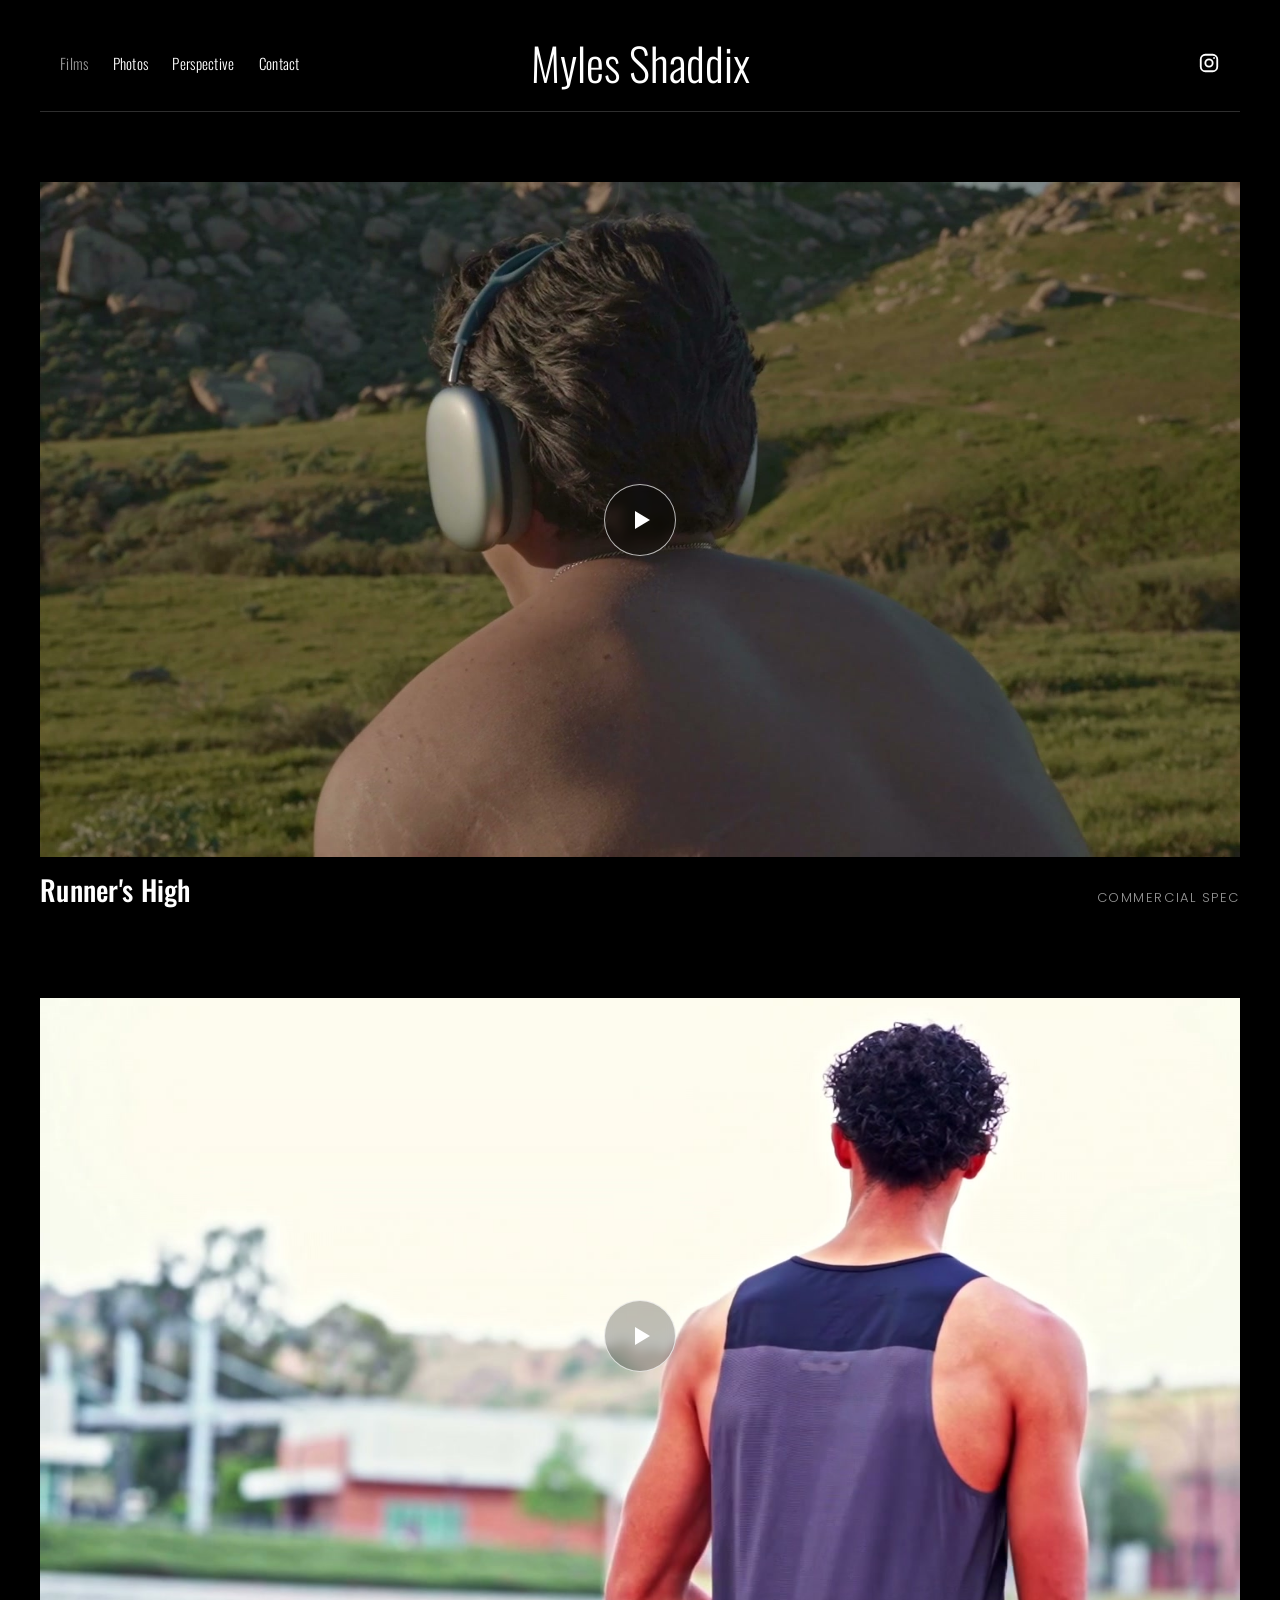
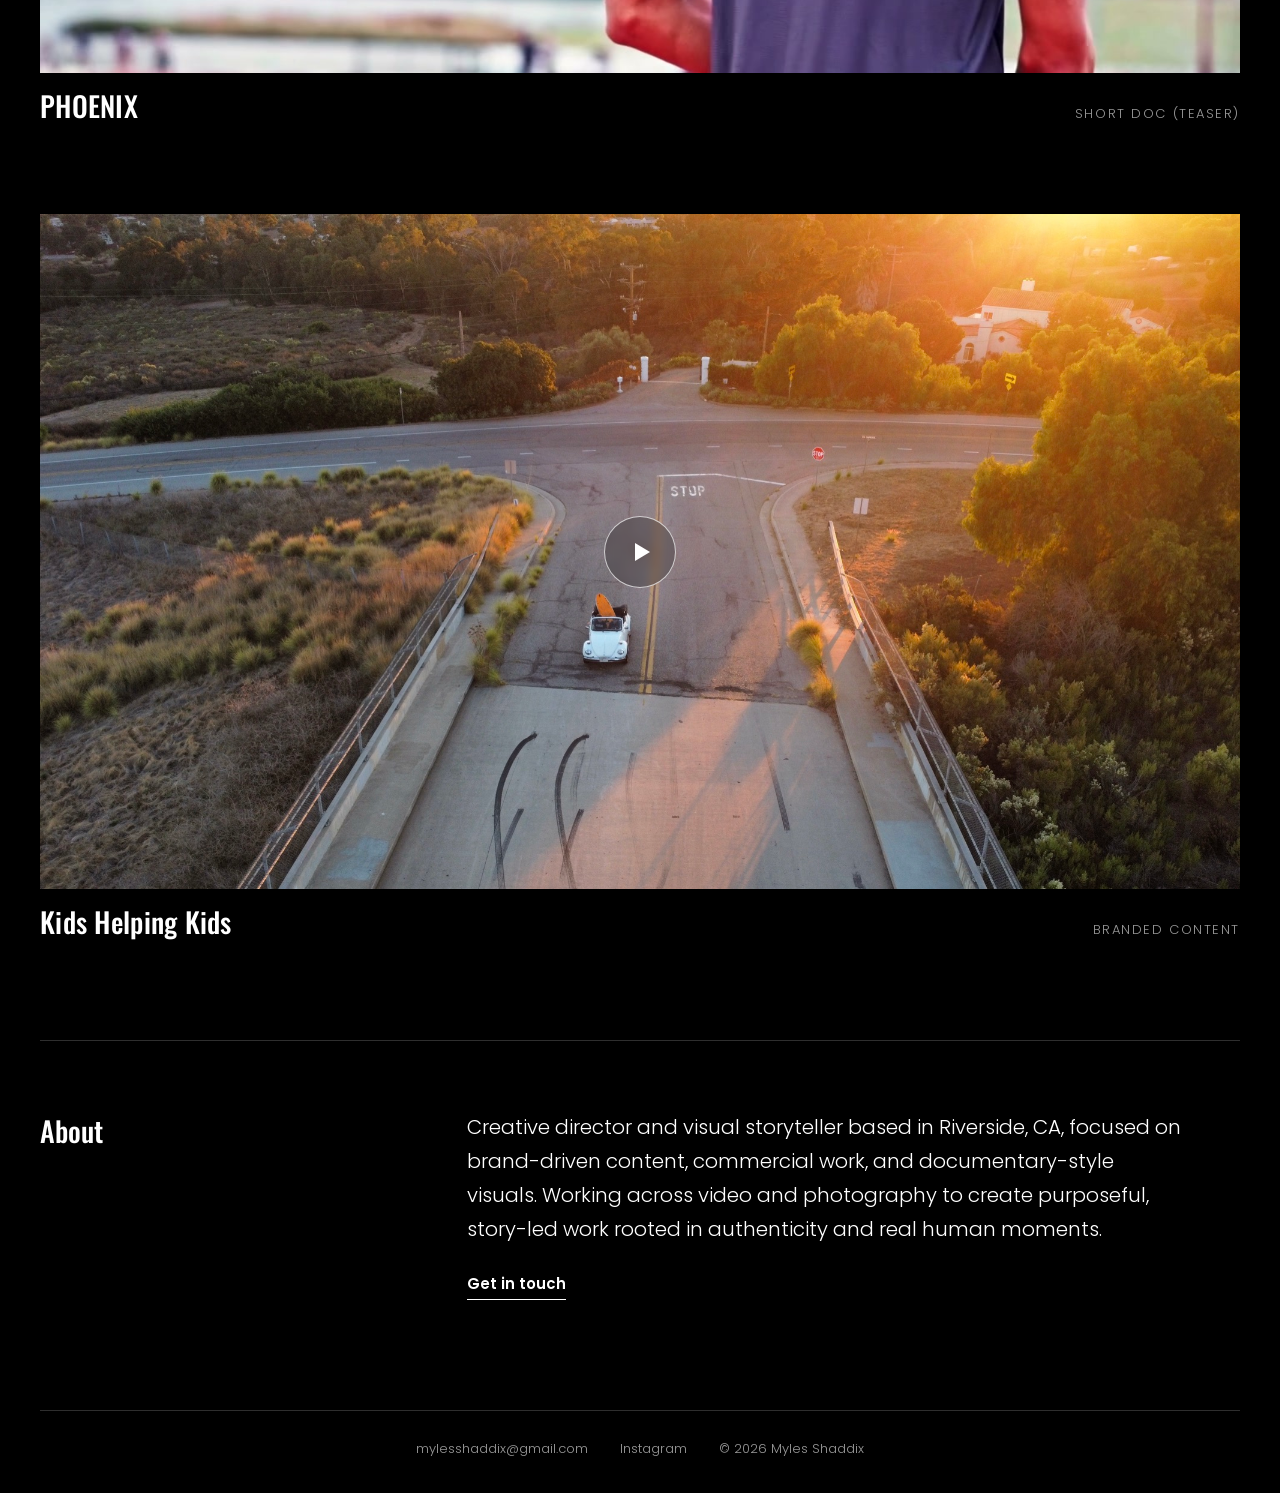
==== index.html @ 76d1339d "Launch Site" ====
<!DOCTYPE html>
<html lang="en">
<head>
<meta charset="utf-8">
<meta name="viewport" content="width=device-width, initial-scale=1, viewport-fit=cover">
<meta name="theme-color" content="#000000">
<title>Myles Shaddix | Films</title>
<meta name="description" content="Myles Shaddix, filmmaker and visual storyteller based in Riverside, CA. Brand-driven content, commercial work, and documentary.">
<meta property="og:type" content="website">
<meta property="og:title" content="Myles Shaddix | Films">
<meta property="og:description" content="Myles Shaddix, filmmaker and visual storyteller based in Riverside, CA. Brand-driven content, commercial work, and documentary.">
<meta property="og:image" content="assets/img/film-runners-high.jpg">
<meta name="twitter:card" content="summary_large_image">
<link rel="icon" href="favicon.svg" type="image/svg+xml">
<link rel="preconnect" href="https://fonts.googleapis.com">
<link rel="preconnect" href="https://fonts.gstatic.com" crossorigin>
<link rel="stylesheet" href="styles.css">
</head>
<body>
<header class="site-header">
  <nav class="nav" aria-label="Main"><a href="index.html" class="active" aria-current="page">Films</a><a href="photos.html">Photos</a><a href="perspective.html">Perspective</a><a href="contact.html">Contact</a></nav>
  <a class="brand" href="index.html">Myles Shaddix</a>
  <a class="social" href="https://www.instagram.com/myleshx_/" target="_blank" rel="noopener" aria-label="Instagram"><svg viewBox="0 0 24 24" fill="none" stroke="currentColor" stroke-width="2"><rect x="3" y="3" width="18" height="18" rx="5"/><circle cx="12" cy="12" r="4"/><circle cx="17.5" cy="6.5" r="1" fill="currentColor" stroke="none"/></svg></a>
</header>
<main>
<section class="films">
  <article class="film reveal">
    <button class="film-media" data-video="assets/video/runners-high.mp4" data-title="Runner's High // Commercial Spec" aria-label="Play Runner's High">
      <img src="assets/img/film-runners-high.jpg" alt="Still from Runner's High">
      <video data-src="assets/video/preview-runners-high.mp4" muted loop playsinline preload="none" aria-hidden="true"></video>
      <span class="play" aria-hidden="true"></span>
    </button>
    <div class="film-meta">
      <h2>Runner's High</h2>
      <p>Commercial Spec</p>
    </div>
  </article>
  <article class="film reveal">
    <button class="film-media" data-video="assets/video/phoenix-teaser.mp4" data-title="PHOENIX // Short Doc (Teaser)" aria-label="Play PHOENIX">
      <img src="assets/img/film-phoenix.jpg" alt="Still from PHOENIX" loading="lazy">
      <video data-src="assets/video/preview-phoenix.mp4" muted loop playsinline preload="none" aria-hidden="true"></video>
      <span class="play" aria-hidden="true"></span>
    </button>
    <div class="film-meta">
      <h2>PHOENIX</h2>
      <p>Short Doc (Teaser)</p>
    </div>
  </article>
  <article class="film reveal">
    <button class="film-media" data-video="assets/video/kids-helping-kids.mp4" data-title="Kids Helping Kids // Branded Content" aria-label="Play Kids Helping Kids">
      <img src="assets/img/film-kids-helping-kids.jpg" alt="Still from Kids Helping Kids" loading="lazy">
      <video data-src="assets/video/preview-kids-helping-kids.mp4" muted loop playsinline preload="none" aria-hidden="true"></video>
      <span class="play" aria-hidden="true"></span>
    </button>
    <div class="film-meta">
      <h2>Kids Helping Kids</h2>
      <p>Branded Content</p>
    </div>
  </article>
</section>
<section class="about reveal" id="about">
  <h2>About</h2>
  <div>
    <p>Creative director and visual storyteller based in Riverside, CA, focused on brand-driven content, commercial work, and documentary-style visuals. Working across video and photography to create purposeful, story-led work rooted in authenticity and real human moments.</p>
    <a class="text-link" href="contact.html">Get in touch</a>
  </div>
</section>
</main>
<footer class="site-footer">
  <a href="mailto:mylesshaddix@gmail.com">mylesshaddix@gmail.com</a>
  <a href="https://www.instagram.com/myleshx_/" target="_blank" rel="noopener">Instagram</a>
  <span>&copy; <span class="yr">2026</span> Myles Shaddix</span>
</footer>
<script src="main.js"></script>
</body>
</html>
---- styles.css ----
@import url('https://fonts.googleapis.com/css2?family=Oswald:wght@500&family=Poppins:wght@300;400;600&display=swap');

:root {
  --bg: #000;
  --fg: #fff;
  --muted: #9a9a9a;
  --line: #2e2e2e;
  --card: #0d0d0d;
  --display: 'Oswald', 'DIN Condensed', sans-serif;
  --body: 'Poppins', sans-serif;
  --gutter: 40px;
  --ease: cubic-bezier(.2, .7, .2, 1);
}

* { box-sizing: border-box; margin: 0; padding: 0; }

html { background: var(--bg); -webkit-text-size-adjust: 100%; }
body {
  background: var(--bg);
  color: var(--fg);
  font-family: var(--body);
  font-weight: 300;
  -webkit-font-smoothing: antialiased;
  min-height: 100vh;
  display: flex;
  flex-direction: column;
  overflow-x: hidden;
}
main { flex: 1; }
img, video { display: block; max-width: 100%; }
a { color: inherit; text-decoration: none; }
button { font: inherit; color: inherit; }
:focus-visible { outline: 2px solid #fff; outline-offset: 3px; }

/* Header */
.site-header {
  display: grid;
  grid-template-columns: 1fr auto 1fr;
  align-items: center;
  padding: 40px 20px 26px;
  margin: 0 var(--gutter);
  border-bottom: 1px solid var(--line);
}
.nav { display: flex; gap: 24px; }
.nav a {
  font-family: var(--display);
  font-size: 15px;
  letter-spacing: 0.02em;
  transition: color .2s;
}
.nav a:hover, .nav a.active { color: var(--muted); }
.brand {
  font-family: var(--display);
  font-size: 45px;
  line-height: 1;
  white-space: nowrap;
}
.social { justify-self: end; display: block; transition: color .2s; }
.social svg { width: 22px; height: 22px; display: block; }
.social:hover { color: var(--muted); }

/* Reveal on scroll */
.reveal { opacity: 0; transform: translateY(12px); transition: opacity .6s var(--ease), transform .6s var(--ease); }
.reveal.in { opacity: 1; transform: none; }
@media (prefers-reduced-motion: reduce) {
  .reveal { opacity: 1; transform: none; transition: none; }
}

/* Films */
.films {
  max-width: 1280px;
  margin: 0 auto;
  padding: 70px var(--gutter) 40px;
  display: flex;
  flex-direction: column;
  gap: 90px;
}
.film-media {
  position: relative;
  display: block;
  width: 100%;
  aspect-ratio: 16 / 9;
  overflow: hidden;
  cursor: pointer;
  background: var(--card);
  border: 0;
  padding: 0;
}
.film-media img, .film-media video {
  position: absolute; inset: 0;
  width: 100%; height: 100%;
  object-fit: cover;
  transition: transform 1.2s var(--ease), opacity .6s;
}
.film-media video { opacity: 0; }
.film-media video.playing { opacity: 1; }
.film-media:hover img, .film-media:hover video { transform: scale(1.02); }
.film-media .play {
  position: absolute; left: 50%; top: 50%;
  width: 72px; height: 72px;
  transform: translate(-50%, -50%);
  border-radius: 50%;
  border: 1px solid rgba(255,255,255,.7);
  background: rgba(0,0,0,.25);
  backdrop-filter: blur(4px);
  -webkit-backdrop-filter: blur(4px);
  display: grid; place-items: center;
  transition: background .3s, transform .3s var(--ease);
}
.film-media .play::after {
  content: '';
  border-style: solid;
  border-width: 9px 0 9px 15px;
  border-color: transparent transparent transparent #fff;
  margin-left: 4px;
}
.film-media:hover .play { background: rgba(0,0,0,.5); transform: translate(-50%, -50%) scale(1.06); }
.film-meta {
  display: flex;
  justify-content: space-between;
  align-items: baseline;
  gap: 16px;
  padding-top: 18px;
}
.film-meta h2 {
  font-family: var(--display);
  font-weight: 500;
  font-size: 28px;
  letter-spacing: 0.01em;
  line-height: 1.1;
}
.film-meta p {
  font-size: 13px;
  letter-spacing: 0.12em;
  text-transform: uppercase;
  color: var(--muted);
  white-space: nowrap;
}

/* About */
.about {
  max-width: 1280px;
  margin: 60px auto 0;
  padding: 70px var(--gutter) 110px;
  display: grid;
  grid-template-columns: 1fr 2fr;
  gap: 40px;
  position: relative;
}
.about::before {
  content: '';
  position: absolute; top: 0; left: var(--gutter); right: var(--gutter);
  border-top: 1px solid var(--line);
}
.about h2 {
  font-family: var(--display);
  font-weight: 500;
  font-size: 28px;
}
.about p {
  font-size: 20px;
  line-height: 1.7;
  max-width: 720px;
}
.text-link {
  display: inline-block;
  margin-top: 26px;
  font-weight: 600;
  font-size: 15px;
  padding-bottom: 4px;
  border-bottom: 1px solid #fff;
  transition: color .2s, border-color .2s;
}
.text-link:hover { color: var(--muted); border-color: var(--muted); }

/* Photos */
.photos {
  display: grid;
  grid-template-columns: 1fr 1.45fr 1fr;
  gap: 24px;
  padding: 34px 0 80px;
  margin: 0 -60px;
  align-items: start;
}
.photos .col { display: flex; flex-direction: column; gap: 24px; }
.photos button {
  border: 0; padding: 0; background: var(--card); cursor: zoom-in; display: block; width: 100%;
}
.photos img { width: 100%; height: auto; transition: opacity .3s; }
.photos button:hover img { opacity: .85; }

/* Perspective */
.perspective {
  max-width: 820px;
  margin: 0 auto;
  padding: 50px 20px 0;
  text-align: center;
}
.perspective h1 {
  font-weight: 600;
  font-size: clamp(38px, 7vw, 72px);
  line-height: 1.2;
}
.perspective .soon {
  font-weight: 600;
  font-size: clamp(20px, 3.4vw, 34px);
  line-height: 1.25;
  margin-bottom: 50px;
}
.perspective img { width: 100%; height: auto; }
.perspective-copy {
  max-width: 780px;
  margin: 0 auto;
  padding: 70px 20px 110px;
  font-size: 17px;
  line-height: 1.8;
  text-align: center;
}

/* Contact */
.contact {
  max-width: 600px;
  margin: 0 auto;
  padding: 50px 20px 110px;
  text-align: center;
}
.contact h1 {
  font-weight: 600;
  font-size: 28px;
  margin-bottom: 14px;
}
.contact .email {
  display: inline-block;
  font-weight: 600;
  font-size: 18px;
  border-bottom: 1px solid transparent;
  transition: color .2s, border-color .2s;
}
.contact .email:hover { color: var(--muted); }
.contact > img { width: 100%; height: auto; margin: 44px 0 44px; }
.contact form { max-width: 508px; margin: 0 auto; text-align: left; }
.contact label {
  display: block;
  font-weight: 600;
  font-size: 14px;
  margin: 0 0 8px;
}
.contact input, .contact textarea {
  width: 100%;
  background: #fff;
  color: #000;
  border: 1px solid #fff;
  font: 400 16px var(--body);
  padding: 8px 12px;
  margin-bottom: 22px;
  border-radius: 0;
  outline: none;
  -webkit-appearance: none;
}
.contact input { height: 44px; }
.contact textarea { height: 120px; resize: vertical; }
.contact input:focus, .contact textarea:focus { box-shadow: 0 0 0 3px var(--muted); }
.contact .hp { display: none; }
.contact button {
  width: 100%;
  height: 48px;
  background: #fff;
  color: #000;
  border: 0;
  font: 600 16px var(--body);
  cursor: pointer;
  transition: background .2s;
}
.contact button:hover { background: #d6d6d6; }
.form-status { margin-top: 16px; font-size: 14px; text-align: center; min-height: 1em; }

/* Footer */
.site-footer {
  margin: 0 var(--gutter);
  border-top: 1px solid var(--line);
  padding: 28px 20px calc(34px + env(safe-area-inset-bottom));
  display: flex;
  justify-content: center;
  flex-wrap: wrap;
  gap: 10px 32px;
  font-size: 13px;
  color: var(--muted);
}
.site-footer a { transition: color .2s; }
.site-footer a:hover { color: #fff; }

/* Lightbox */
.lightbox {
  position: fixed; inset: 0;
  background: rgba(0,0,0,.96);
  display: flex;
  align-items: center; justify-content: center;
  flex-direction: column;
  gap: 18px;
  z-index: 100;
  padding: 64px 24px 32px;
  opacity: 0;
  visibility: hidden;
  transition: opacity .3s, visibility .3s;
}
.lightbox.open { opacity: 1; visibility: visible; }
.lightbox .stage { max-width: min(1500px, 100%); display: flex; justify-content: center; }
.lightbox .stage img {
  max-width: 100%;
  max-height: calc(100vh - 150px);
  max-height: calc(100dvh - 150px);
  width: auto; height: auto;
}
.lightbox .stage video {
  width: min(1500px, 100vw - 48px, (100vh - 150px) * 16 / 9);
  max-height: calc(100vh - 150px);
  max-height: calc(100dvh - 150px);
  background: #000;
}
.lightbox .title {
  font-family: var(--display);
  font-weight: 500;
  font-size: 18px;
  letter-spacing: 0.02em;
  text-align: center;
}
.lightbox .close, .lightbox .nav-btn {
  position: absolute;
  background: none; border: 0; color: #fff;
  cursor: pointer;
  transition: color .2s;
}
.lightbox .close { top: 14px; right: 18px; font-size: 38px; font-weight: 300; line-height: 1; padding: 6px 10px; }
.lightbox .nav-btn { top: 50%; transform: translateY(-50%); font-size: 44px; font-weight: 300; padding: 20px 14px; }
.lightbox .prev { left: 6px; }
.lightbox .next { right: 6px; }
.lightbox .close:hover, .lightbox .nav-btn:hover { color: var(--muted); }
.lightbox .nav-btn[hidden] { display: none; }

/* Tablet */
@media (max-width: 1000px) {
  :root { --gutter: 24px; }
  .photos { margin: 0 var(--gutter); gap: 16px; }
  .photos .col { gap: 16px; }
}

/* Phone */
@media (max-width: 700px) {
  :root { --gutter: 16px; }
  .site-header {
    position: relative;
    grid-template-columns: 1fr;
    justify-items: center;
    gap: 14px;
    padding: 28px 0 18px;
  }
  .brand { order: -1; font-size: 38px; }
  .nav { gap: 22px; }
  .nav a { font-size: 16px; }
  .social { position: absolute; top: 14px; right: 0; padding: 6px; }
  .films { padding-top: 32px; gap: 52px; }
  .film-media .play { width: 58px; height: 58px; }
  .film-meta { flex-direction: column; gap: 4px; padding-top: 12px; }
  .film-meta h2 { font-size: 24px; }
  .film-meta p { font-size: 12px; }
  .about { grid-template-columns: 1fr; gap: 14px; margin-top: 30px; padding: 44px var(--gutter) 70px; }
  .about p { font-size: 17px; }
  .photos { grid-template-columns: 1fr; padding-top: 20px; }
  .perspective { padding-top: 32px; }
  .perspective .soon { margin-bottom: 30px; }
  .perspective-copy { padding: 44px 20px 70px; font-size: 16px; }
  .contact { padding: 34px var(--gutter) 70px; }
  .contact > img { margin: 32px 0; }
  .site-footer { flex-direction: column; align-items: center; gap: 10px; }
  .lightbox { padding: 56px 0 24px; }
  .lightbox .stage video { width: 100vw; }
  .lightbox .nav-btn { display: none; }
}
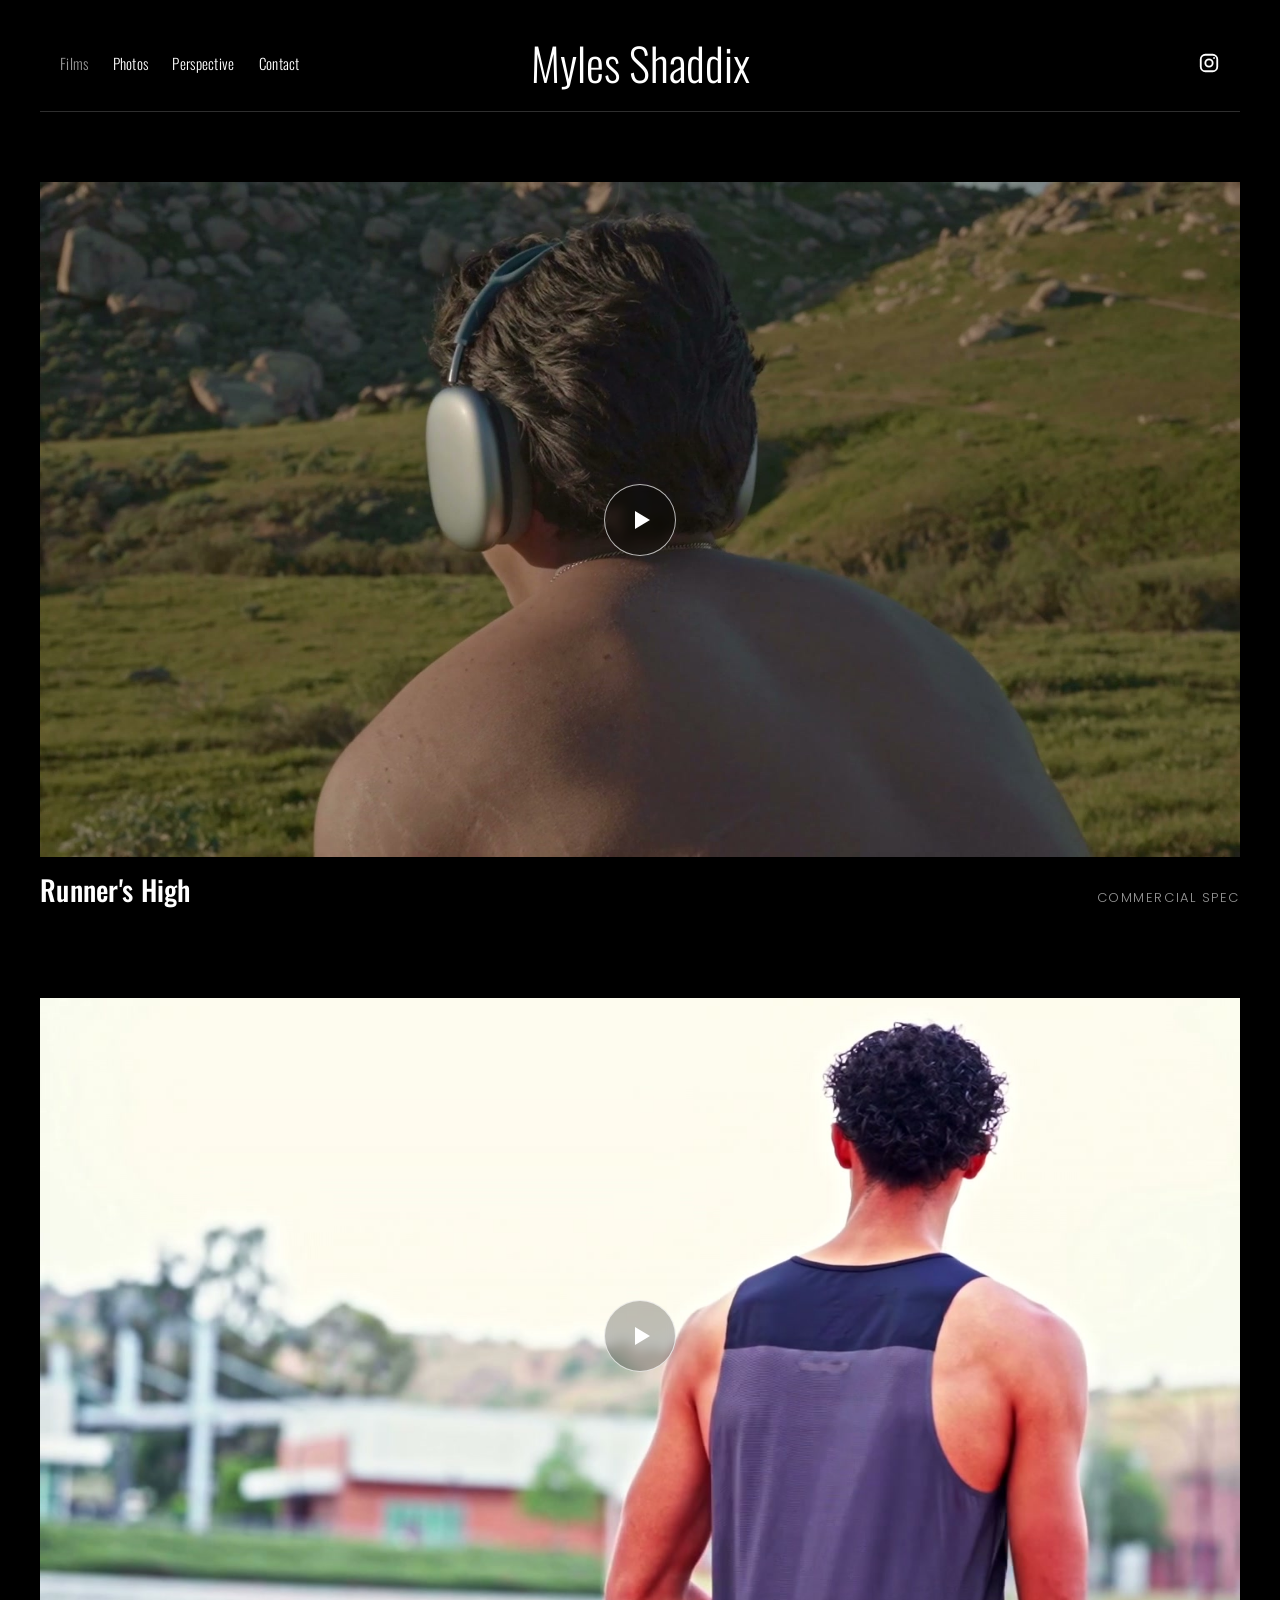
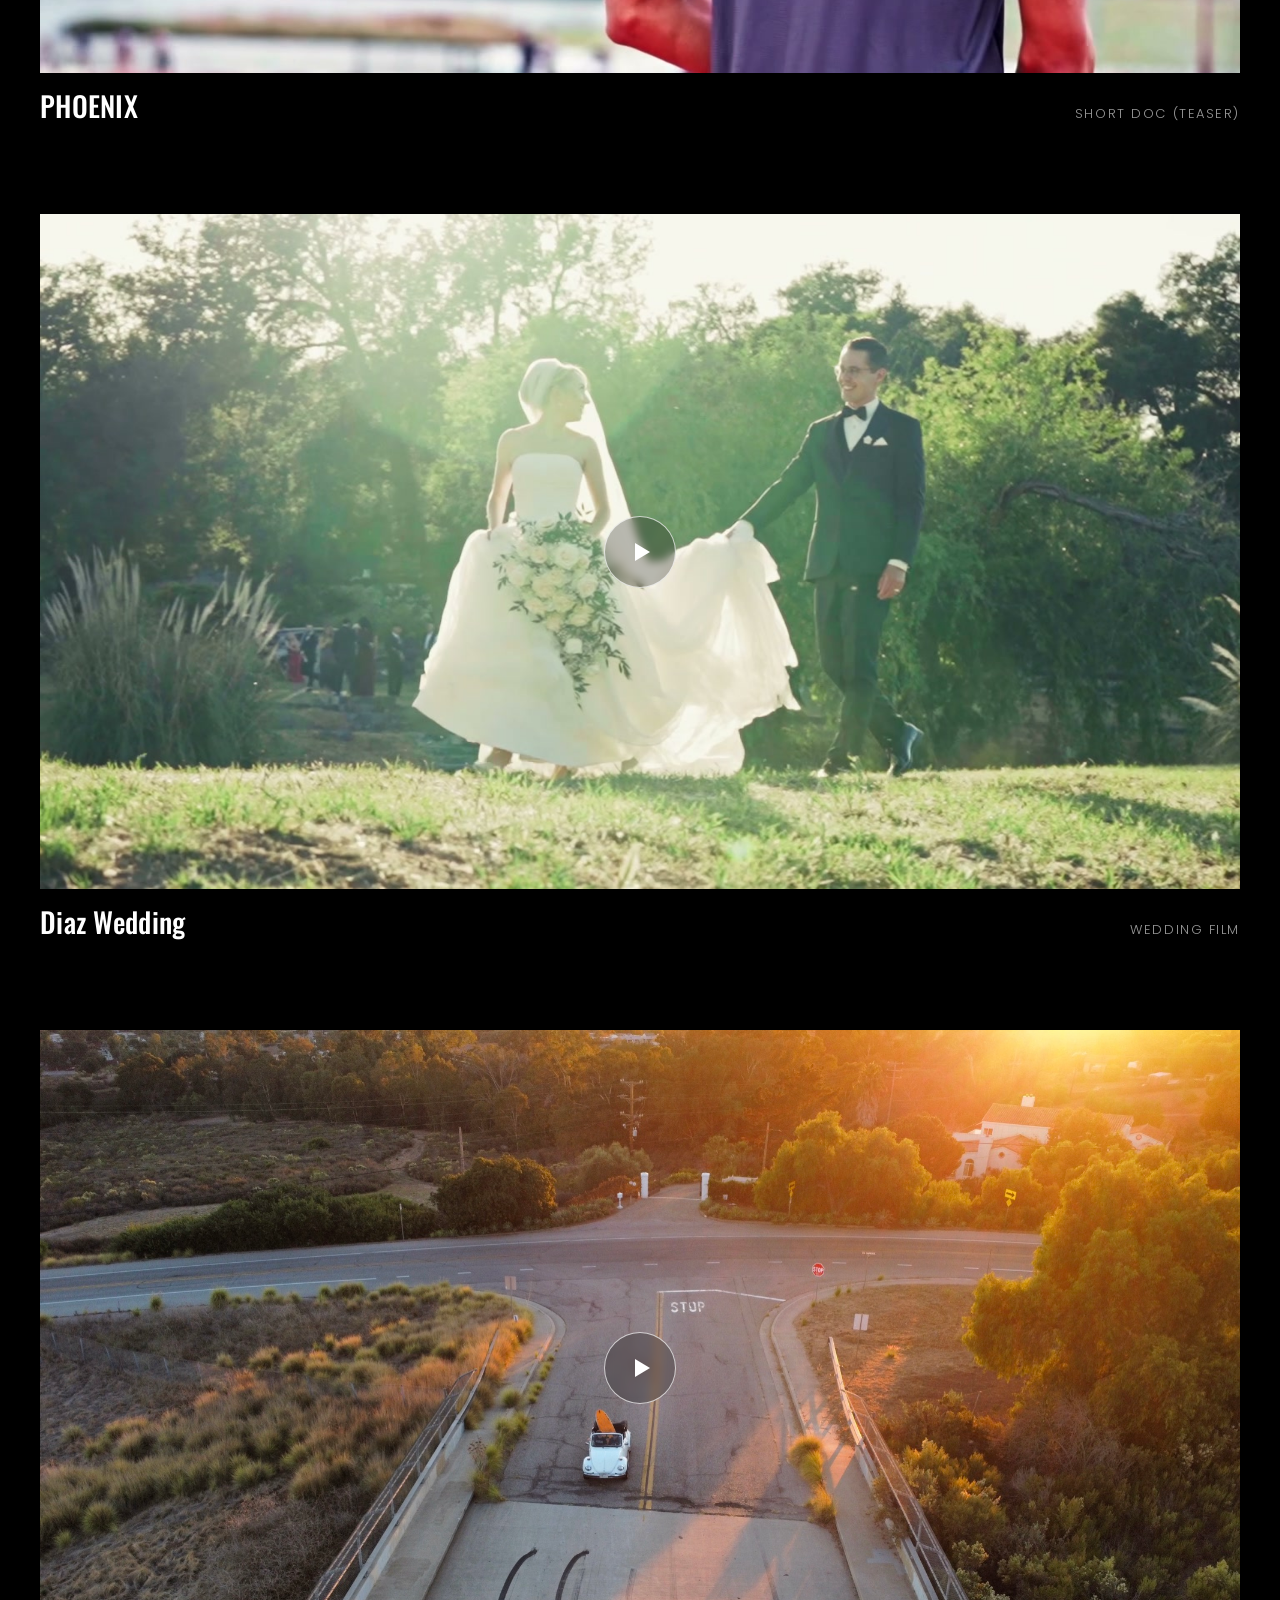
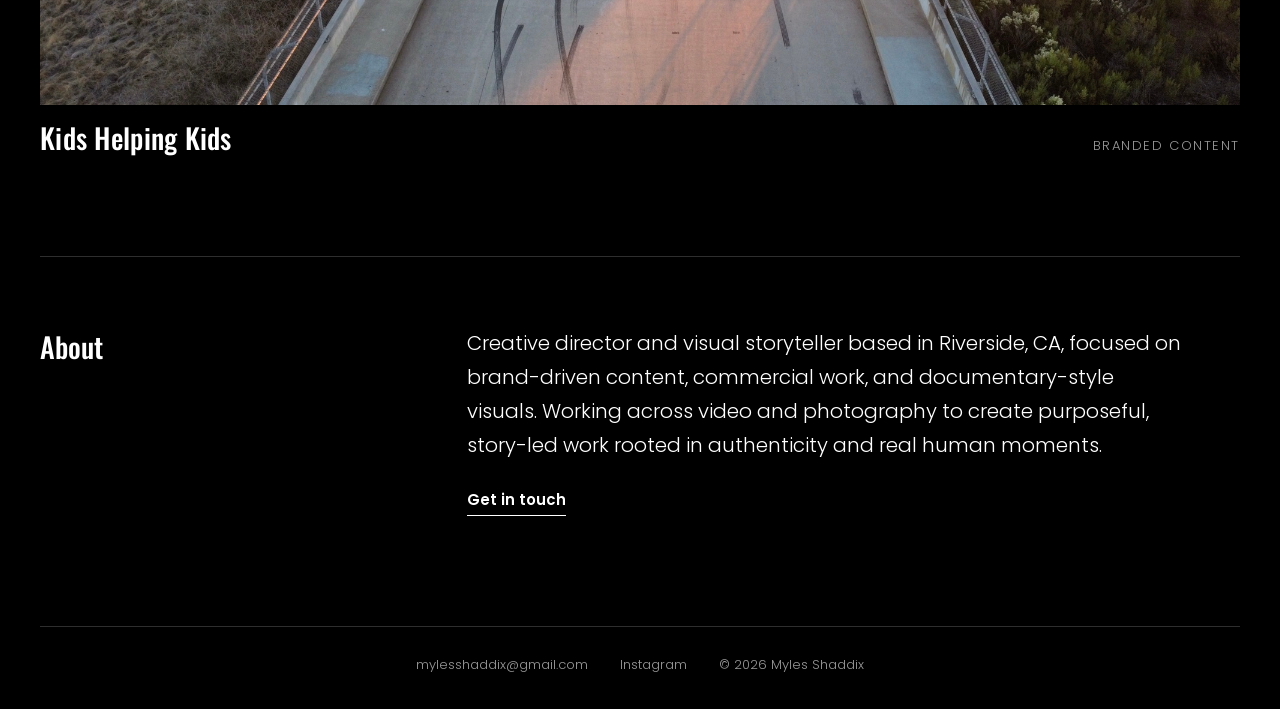
==== commit 764fa7c1: "Reorder films, add wedding, connect domain" ====
--- a/index.html
+++ b/index.html
@@ -9,7 +9,9 @@
 <meta property="og:type" content="website">
 <meta property="og:title" content="Myles Shaddix | Films">
 <meta property="og:description" content="Myles Shaddix, filmmaker and visual storyteller based in Riverside, CA. Brand-driven content, commercial work, and documentary.">
-<meta property="og:image" content="assets/img/film-runners-high.jpg">
+<meta property="og:image" content="https://mylesshaddix.com/assets/img/film-runners-high.jpg">
+<meta property="og:url" content="https://mylesshaddix.com/">
+<link rel="canonical" href="https://mylesshaddix.com/">
 <meta name="twitter:card" content="summary_large_image">
 <link rel="icon" href="favicon.svg" type="image/svg+xml">
 <link rel="preconnect" href="https://fonts.googleapis.com">
@@ -47,6 +49,17 @@
     </div>
   </article>
   <article class="film reveal">
+    <button class="film-media" data-video="assets/video/wedding.mp4" data-title="Diaz Wedding // Wedding Film" aria-label="Play Diaz Wedding">
+      <img src="assets/img/film-wedding.jpg" alt="Still from Diaz Wedding" loading="lazy">
+      <video data-src="assets/video/preview-wedding.mp4" muted loop playsinline preload="none" aria-hidden="true"></video>
+      <span class="play" aria-hidden="true"></span>
+    </button>
+    <div class="film-meta">
+      <h2>Diaz Wedding</h2>
+      <p>Wedding Film</p>
+    </div>
+  </article>
+  <article class="film reveal">
     <button class="film-media" data-video="assets/video/kids-helping-kids.mp4" data-title="Kids Helping Kids // Branded Content" aria-label="Play Kids Helping Kids">
       <img src="assets/img/film-kids-helping-kids.jpg" alt="Still from Kids Helping Kids" loading="lazy">
       <video data-src="assets/video/preview-kids-helping-kids.mp4" muted loop playsinline preload="none" aria-hidden="true"></video>
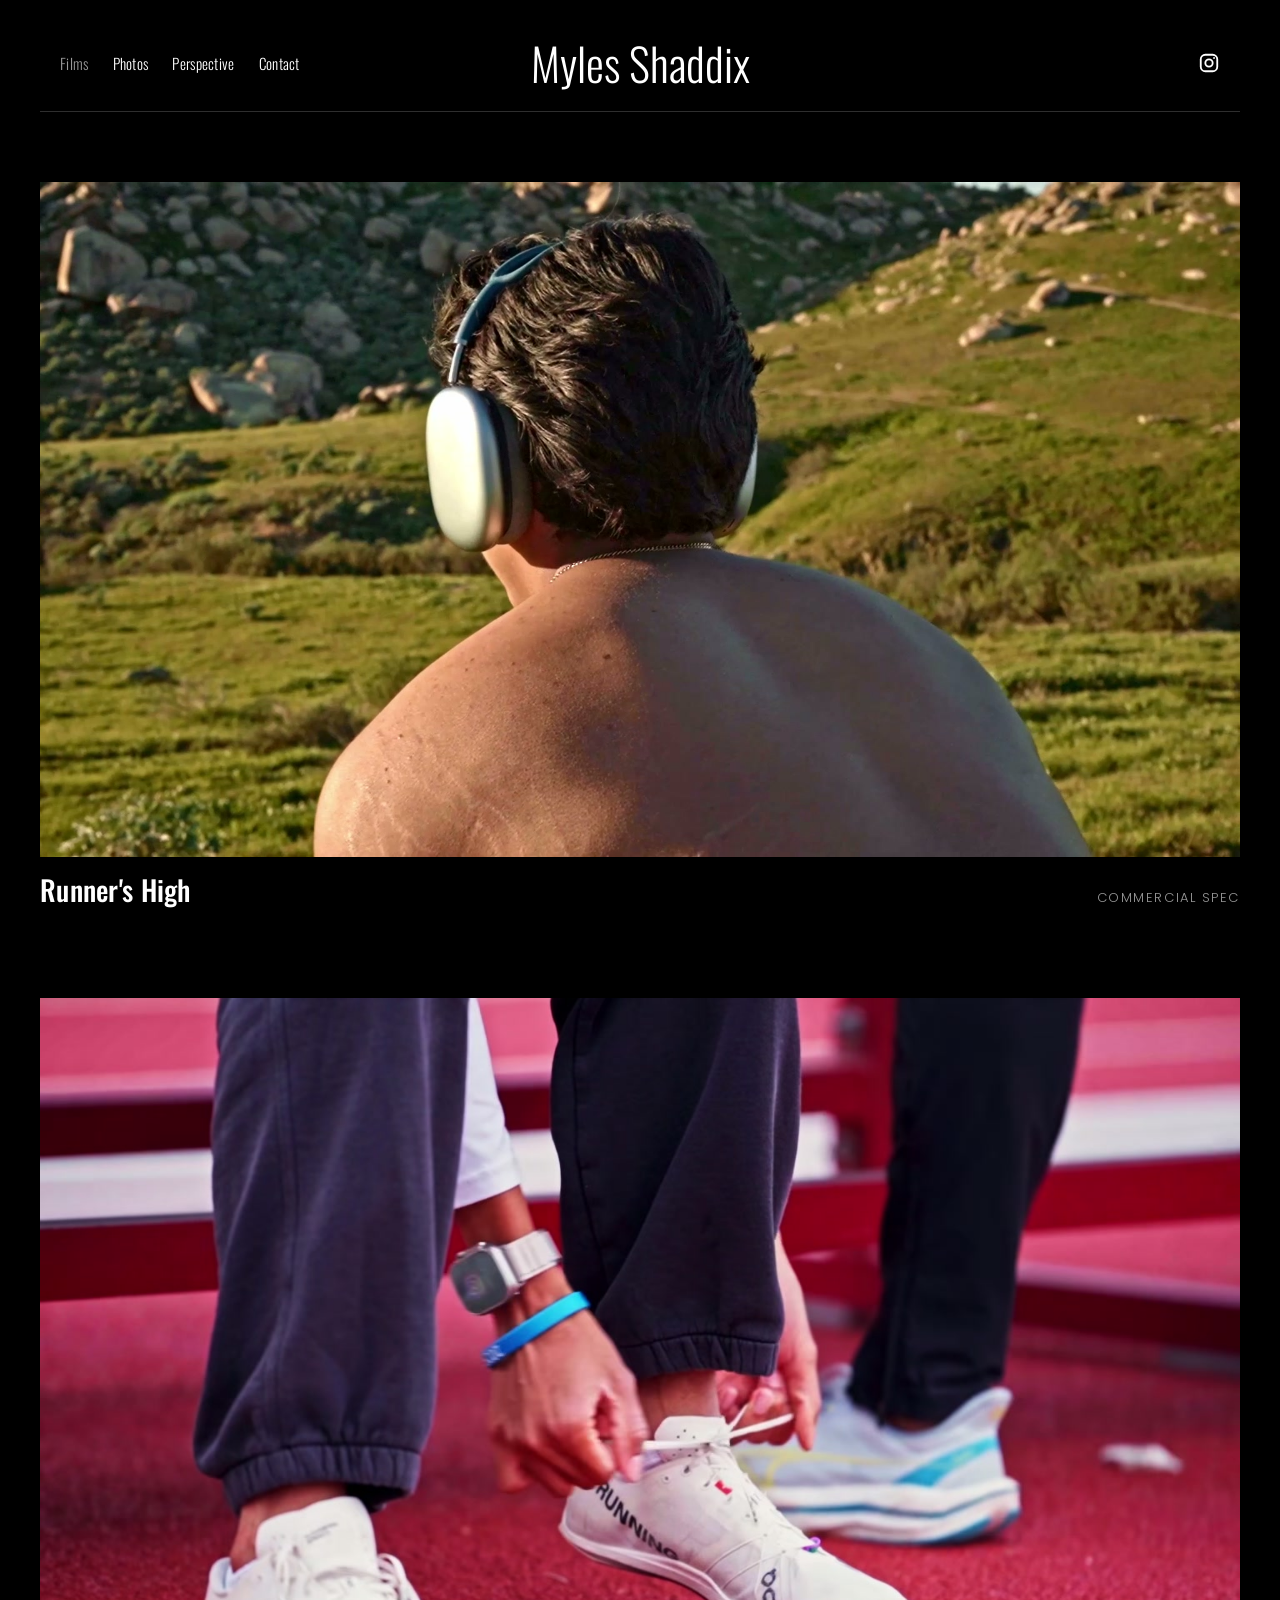
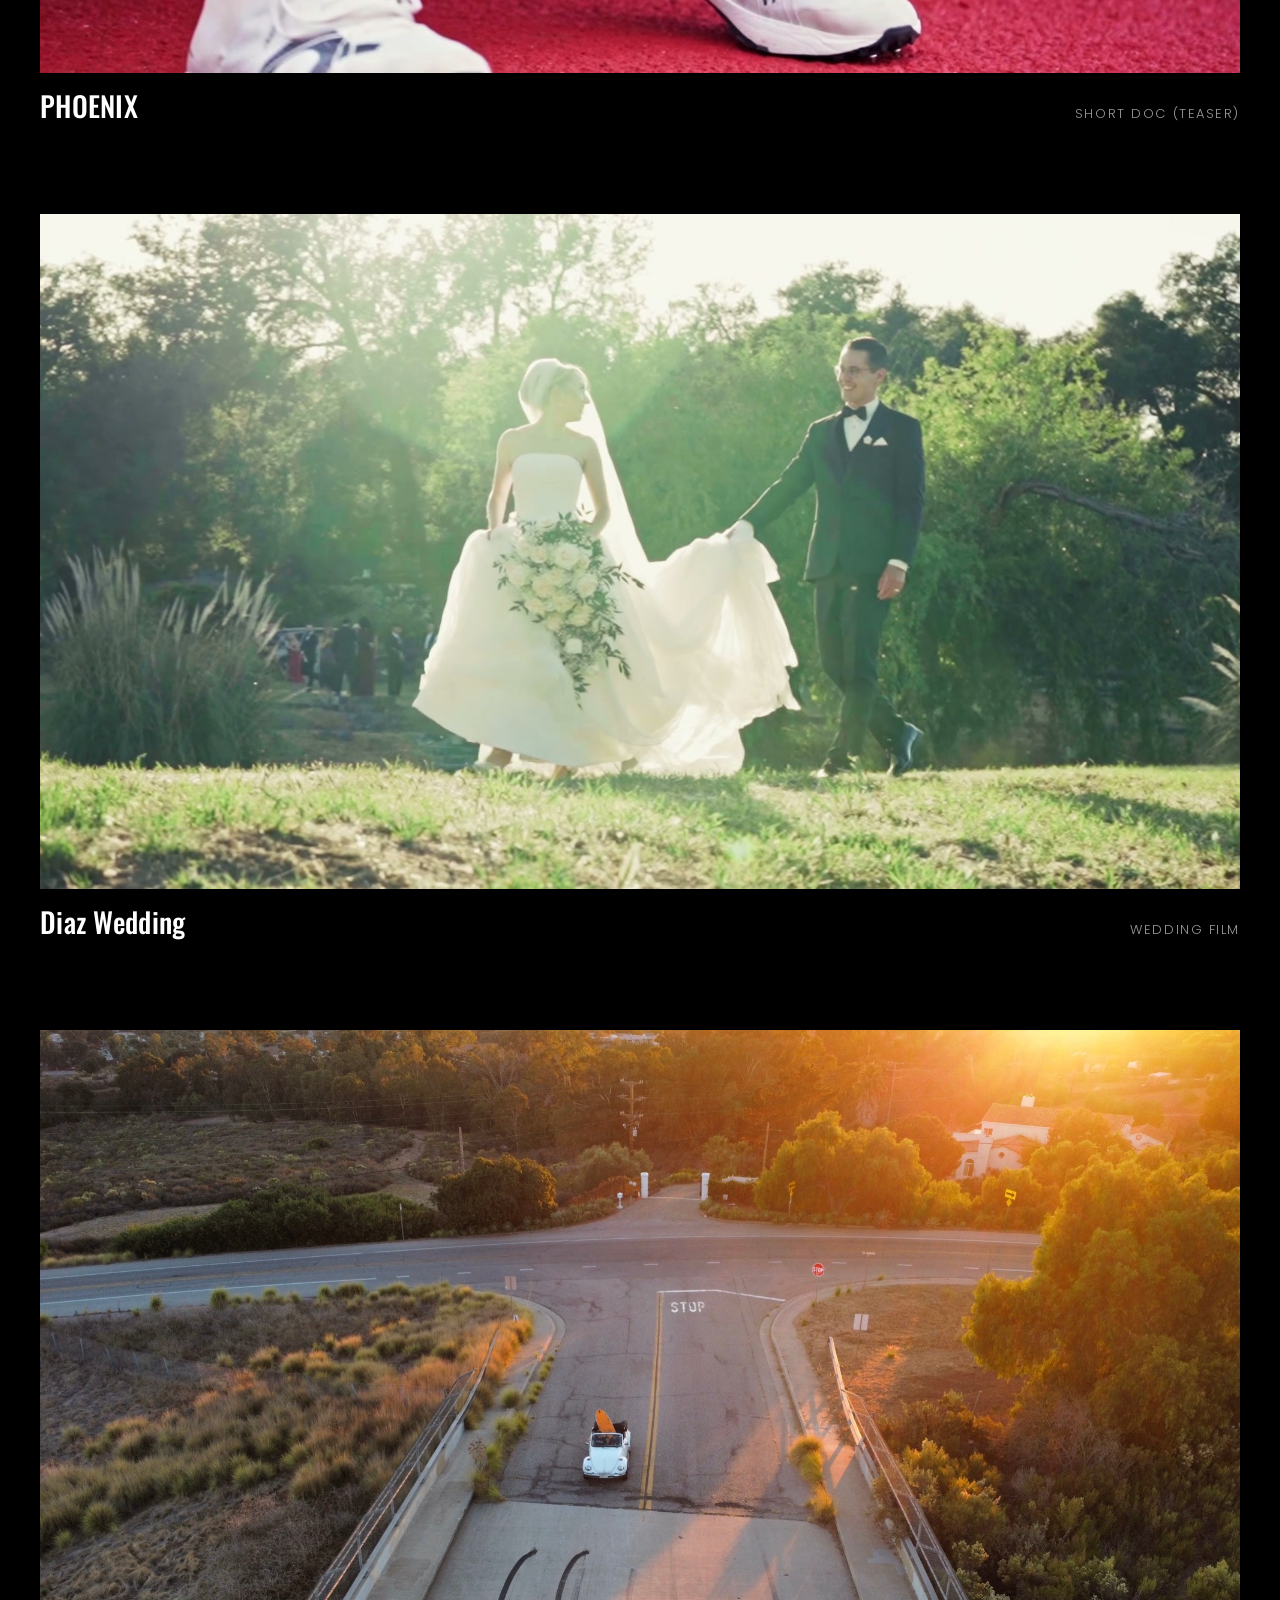
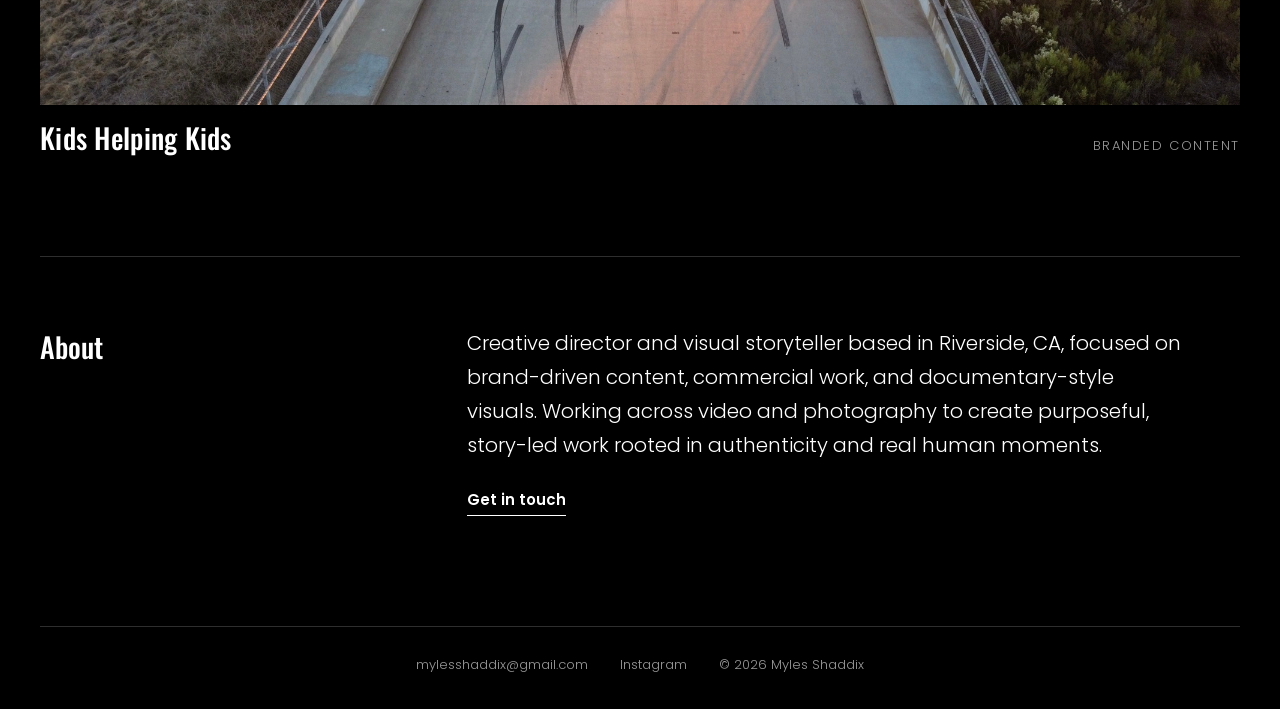
==== commit 7674c75b: "Phoenix thumbnail, remove play buttons" ====
--- a/index.html
+++ b/index.html
@@ -16,7 +16,7 @@
 <link rel="icon" href="favicon.svg" type="image/svg+xml">
 <link rel="preconnect" href="https://fonts.googleapis.com">
 <link rel="preconnect" href="https://fonts.gstatic.com" crossorigin>
-<link rel="stylesheet" href="styles.css">
+<link rel="stylesheet" href="styles.css?v=202609242348">
 </head>
 <body>
 <header class="site-header">
@@ -30,7 +30,6 @@
     <button class="film-media" data-video="assets/video/runners-high.mp4" data-title="Runner's High // Commercial Spec" aria-label="Play Runner's High">
       <img src="assets/img/film-runners-high.jpg" alt="Still from Runner's High">
       <video data-src="assets/video/preview-runners-high.mp4" muted loop playsinline preload="none" aria-hidden="true"></video>
-      <span class="play" aria-hidden="true"></span>
     </button>
     <div class="film-meta">
       <h2>Runner's High</h2>
@@ -39,9 +38,8 @@
   </article>
   <article class="film reveal">
     <button class="film-media" data-video="assets/video/phoenix-teaser.mp4" data-title="PHOENIX // Short Doc (Teaser)" aria-label="Play PHOENIX">
-      <img src="assets/img/film-phoenix.jpg" alt="Still from PHOENIX" loading="lazy">
+      <img src="assets/img/film-phoenix.jpg?v=3" alt="Still from PHOENIX" loading="lazy">
       <video data-src="assets/video/preview-phoenix.mp4" muted loop playsinline preload="none" aria-hidden="true"></video>
-      <span class="play" aria-hidden="true"></span>
     </button>
     <div class="film-meta">
       <h2>PHOENIX</h2>
@@ -52,7 +50,6 @@
     <button class="film-media" data-video="assets/video/wedding.mp4" data-title="Diaz Wedding // Wedding Film" aria-label="Play Diaz Wedding">
       <img src="assets/img/film-wedding.jpg" alt="Still from Diaz Wedding" loading="lazy">
       <video data-src="assets/video/preview-wedding.mp4" muted loop playsinline preload="none" aria-hidden="true"></video>
-      <span class="play" aria-hidden="true"></span>
     </button>
     <div class="film-meta">
       <h2>Diaz Wedding</h2>
@@ -63,7 +60,6 @@
     <button class="film-media" data-video="assets/video/kids-helping-kids.mp4" data-title="Kids Helping Kids // Branded Content" aria-label="Play Kids Helping Kids">
       <img src="assets/img/film-kids-helping-kids.jpg" alt="Still from Kids Helping Kids" loading="lazy">
       <video data-src="assets/video/preview-kids-helping-kids.mp4" muted loop playsinline preload="none" aria-hidden="true"></video>
-      <span class="play" aria-hidden="true"></span>
     </button>
     <div class="film-meta">
       <h2>Kids Helping Kids</h2>
@@ -84,6 +80,6 @@
   <a href="https://www.instagram.com/myleshx_/" target="_blank" rel="noopener">Instagram</a>
   <span>&copy; <span class="yr">2026</span> Myles Shaddix</span>
 </footer>
-<script src="main.js"></script>
+<script src="main.js?v=202609242348"></script>
 </body>
 </html>
--- a/styles.css
+++ b/styles.css
@@ -95,26 +95,6 @@
 .film-media video { opacity: 0; }
 .film-media video.playing { opacity: 1; }
 .film-media:hover img, .film-media:hover video { transform: scale(1.02); }
-.film-media .play {
-  position: absolute; left: 50%; top: 50%;
-  width: 72px; height: 72px;
-  transform: translate(-50%, -50%);
-  border-radius: 50%;
-  border: 1px solid rgba(255,255,255,.7);
-  background: rgba(0,0,0,.25);
-  backdrop-filter: blur(4px);
-  -webkit-backdrop-filter: blur(4px);
-  display: grid; place-items: center;
-  transition: background .3s, transform .3s var(--ease);
-}
-.film-media .play::after {
-  content: '';
-  border-style: solid;
-  border-width: 9px 0 9px 15px;
-  border-color: transparent transparent transparent #fff;
-  margin-left: 4px;
-}
-.film-media:hover .play { background: rgba(0,0,0,.5); transform: translate(-50%, -50%) scale(1.06); }
 .film-meta {
   display: flex;
   justify-content: space-between;
@@ -359,7 +339,6 @@
   .nav a { font-size: 16px; }
   .social { position: absolute; top: 14px; right: 0; padding: 6px; }
   .films { padding-top: 32px; gap: 52px; }
-  .film-media .play { width: 58px; height: 58px; }
   .film-meta { flex-direction: column; gap: 4px; padding-top: 12px; }
   .film-meta h2 { font-size: 24px; }
   .film-meta p { font-size: 12px; }
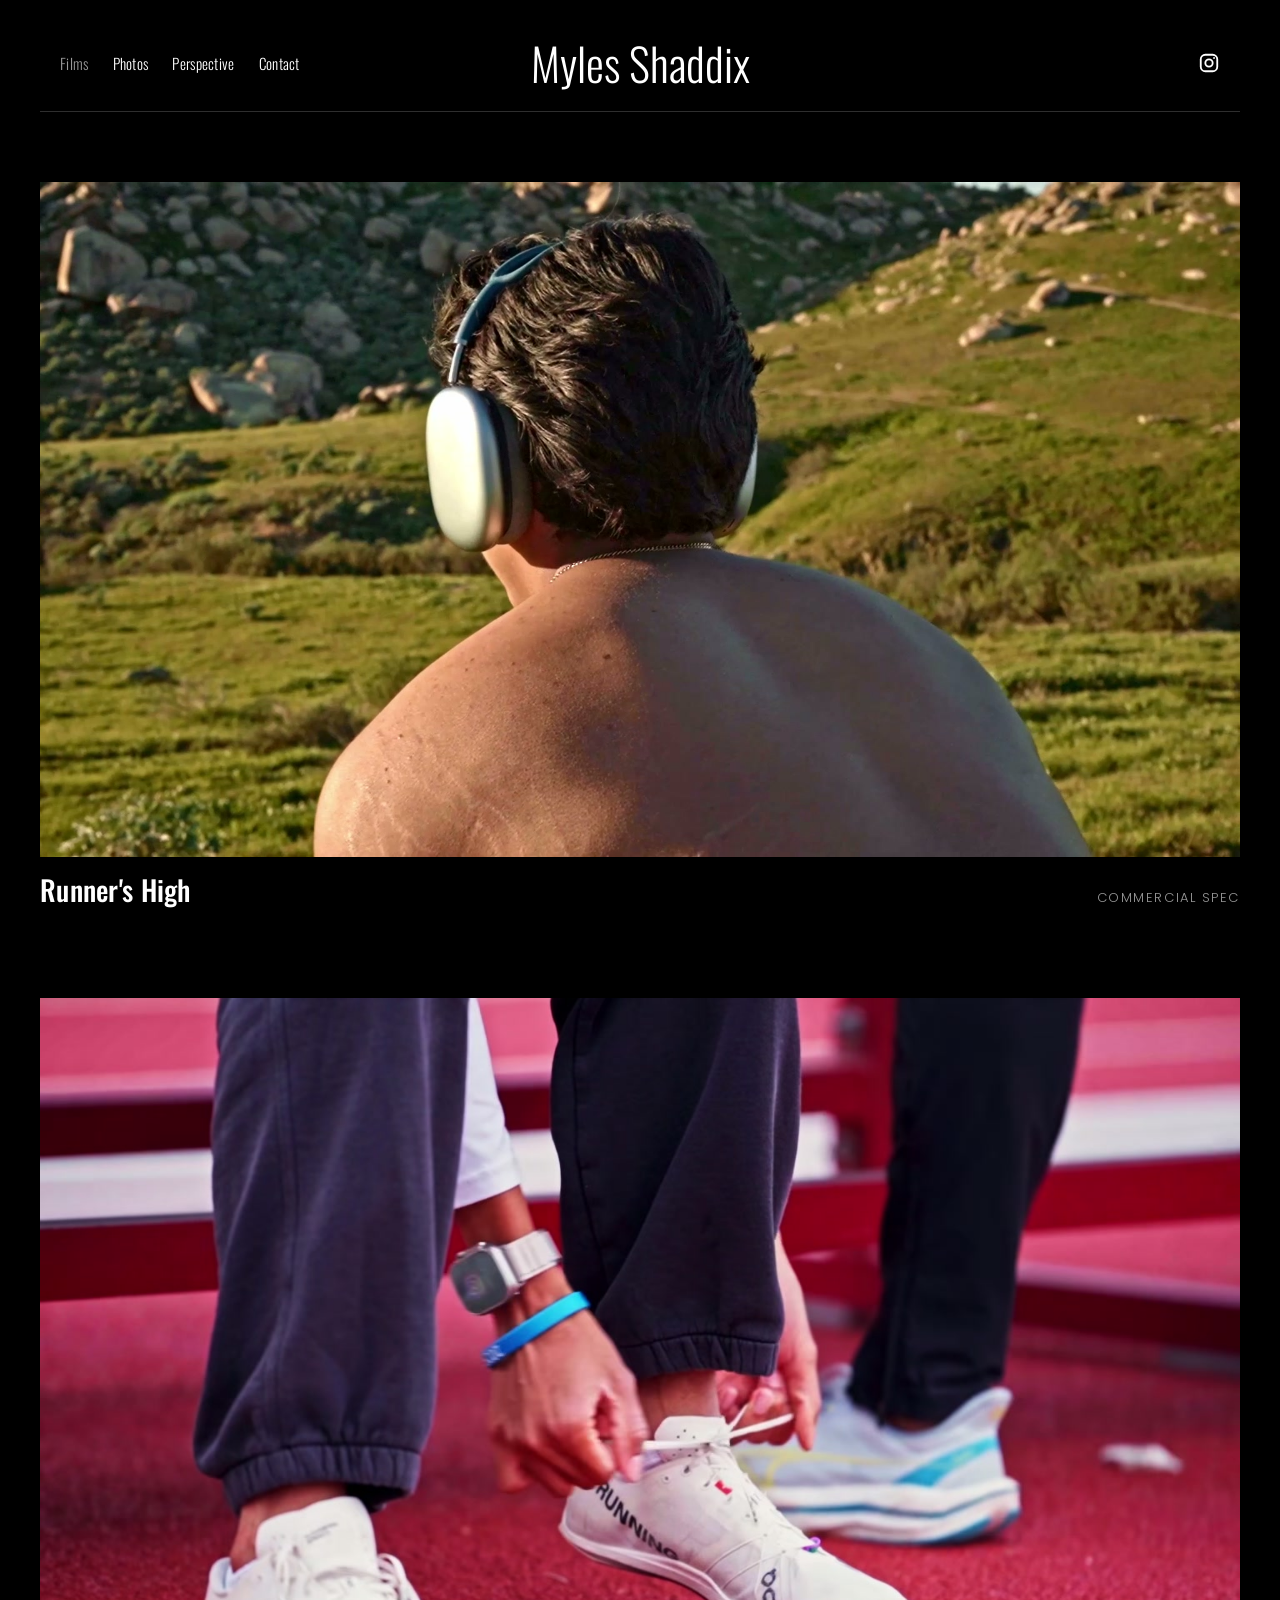
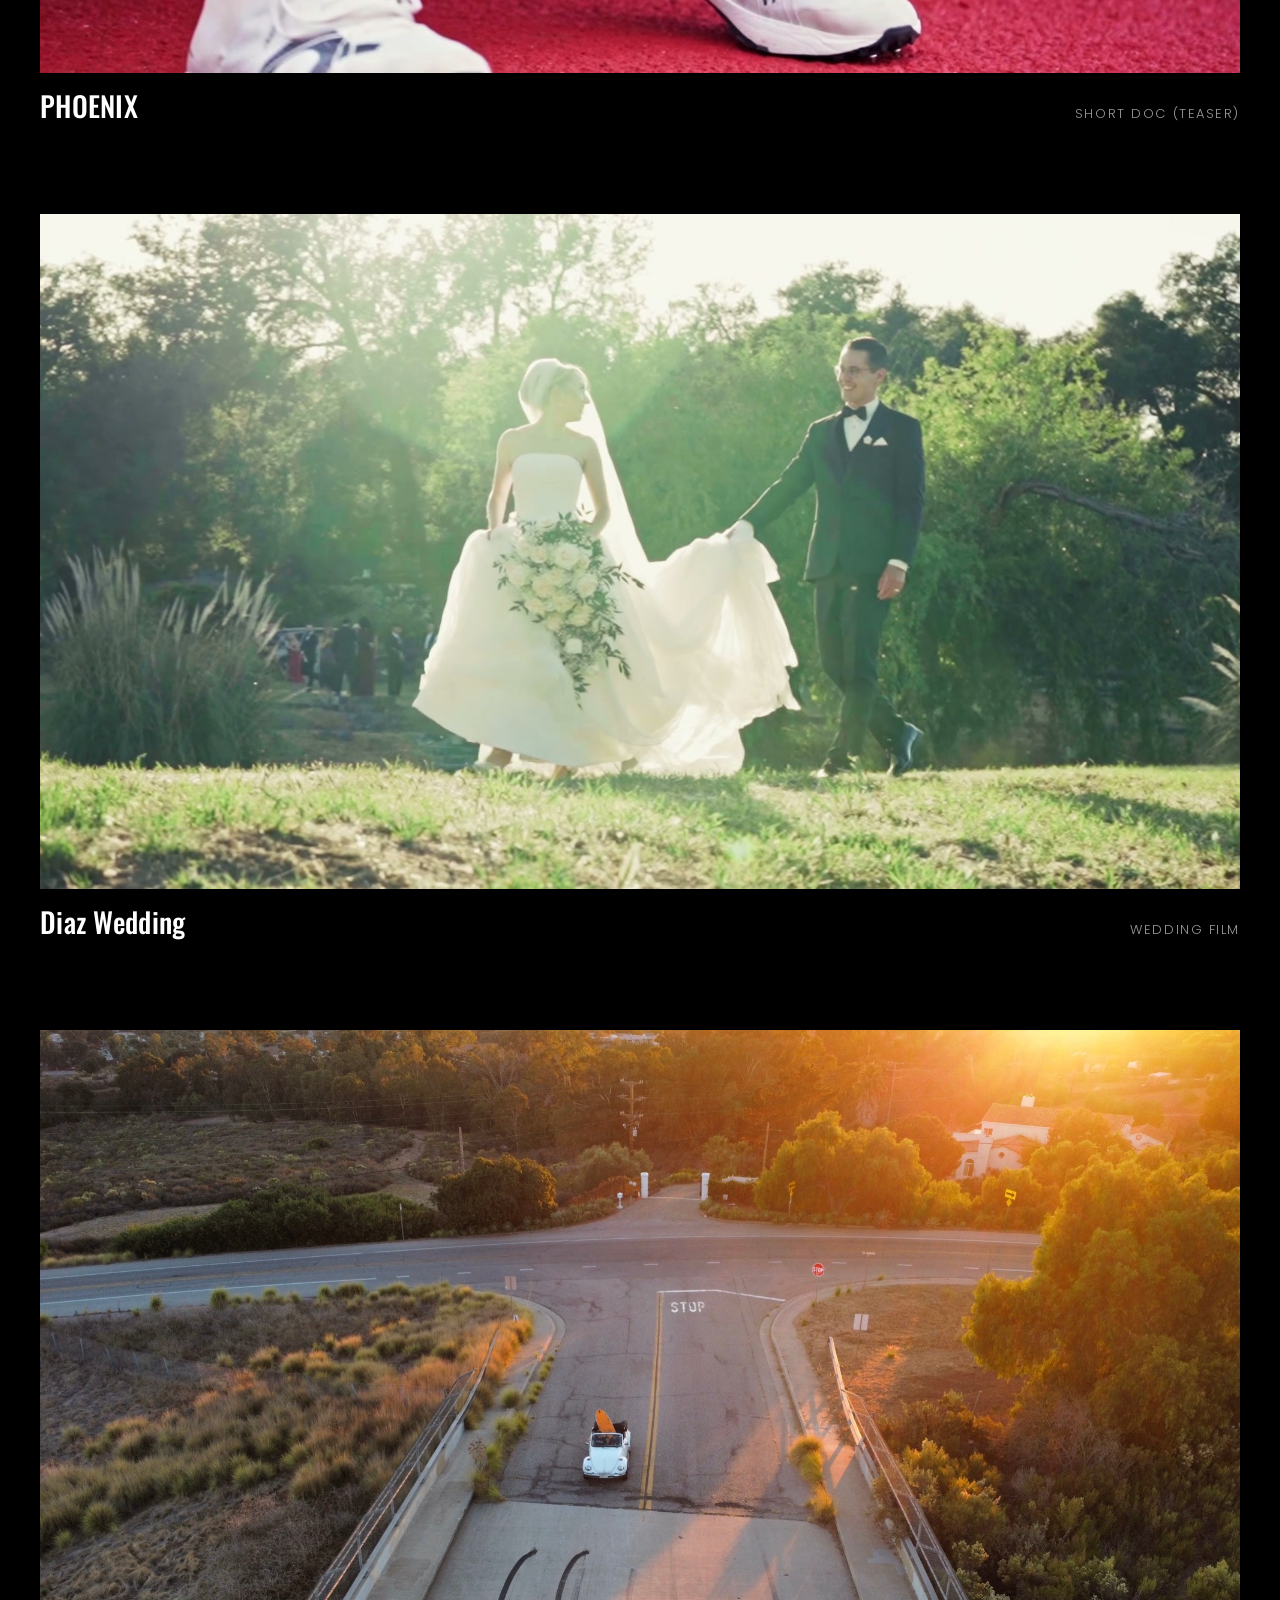
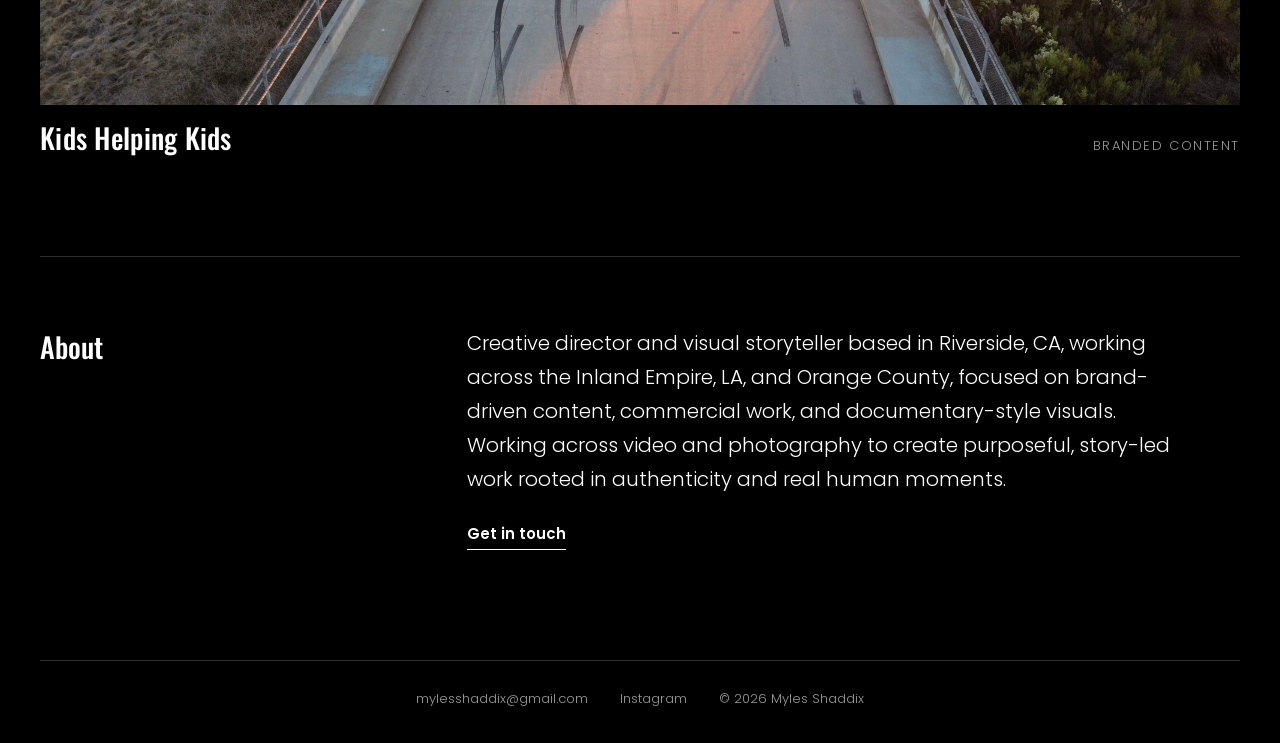
==== commit 6534bccb: "Search setup for name and Inland Empire" ====
--- a/index.html
+++ b/index.html
@@ -4,24 +4,112 @@
 <meta charset="utf-8">
 <meta name="viewport" content="width=device-width, initial-scale=1, viewport-fit=cover">
 <meta name="theme-color" content="#000000">
-<title>Myles Shaddix | Films</title>
-<meta name="description" content="Myles Shaddix, filmmaker and visual storyteller based in Riverside, CA. Brand-driven content, commercial work, and documentary.">
+<title>Myles Shaddix | Filmmaker & Videographer, Inland Empire</title>
+<meta name="description" content="Filmmaker and videographer based in Riverside, CA, working across the Inland Empire and Southern California. Brand films, commercials, documentaries, and wedding films.">
 <meta property="og:type" content="website">
-<meta property="og:title" content="Myles Shaddix | Films">
-<meta property="og:description" content="Myles Shaddix, filmmaker and visual storyteller based in Riverside, CA. Brand-driven content, commercial work, and documentary.">
-<meta property="og:image" content="https://mylesshaddix.com/assets/img/film-runners-high.jpg">
+<meta property="og:site_name" content="Myles Shaddix">
+<meta property="og:title" content="Myles Shaddix">
+<meta property="og:description" content="Filmmaker and videographer based in Riverside, CA, working across the Inland Empire and Southern California. Brand films, commercials, documentaries, and wedding films.">
+<meta property="og:image" content="https://mylesshaddix.com/assets/img/og-image.jpg">
+<meta property="og:image:width" content="1200">
+<meta property="og:image:height" content="630">
+<meta property="og:image:alt" content="Myles Shaddix with a camera">
 <meta property="og:url" content="https://mylesshaddix.com/">
 <link rel="canonical" href="https://mylesshaddix.com/">
 <meta name="twitter:card" content="summary_large_image">
 <link rel="icon" href="favicon.svg" type="image/svg+xml">
 <link rel="preconnect" href="https://fonts.googleapis.com">
 <link rel="preconnect" href="https://fonts.gstatic.com" crossorigin>
-<link rel="stylesheet" href="styles.css?v=202609242348">
+<link rel="stylesheet" href="styles.css?v=202609250143">
+<script type="application/ld+json">{
+ "@context": "https://schema.org",
+ "@graph": [
+  {
+   "@type": "Person",
+   "@id": "https://mylesshaddix.com/#person",
+   "name": "Myles Shaddix",
+   "url": "https://mylesshaddix.com/",
+   "image": "https://mylesshaddix.com/assets/img/og-image.jpg",
+   "jobTitle": "Filmmaker and Videographer",
+   "email": "mailto:mylesshaddix@gmail.com",
+   "address": {
+    "@type": "PostalAddress",
+    "addressLocality": "Riverside",
+    "addressRegion": "CA",
+    "addressCountry": "US"
+   },
+   "sameAs": [
+    "https://www.instagram.com/myleshx_/",
+    "https://www.youtube.com/channel/UCtrhIy4v8QG6cfX1mD3QIxg"
+   ]
+  },
+  {
+   "@type": "ProfessionalService",
+   "@id": "https://mylesshaddix.com/#service",
+   "name": "Myles Shaddix",
+   "description": "Filmmaker and videographer. Brand films, commercials, documentaries, and wedding films.",
+   "url": "https://mylesshaddix.com/",
+   "image": "https://mylesshaddix.com/assets/img/og-image.jpg",
+   "email": "mailto:mylesshaddix@gmail.com",
+   "founder": {
+    "@id": "https://mylesshaddix.com/#person"
+   },
+   "address": {
+    "@type": "PostalAddress",
+    "addressLocality": "Riverside",
+    "addressRegion": "CA",
+    "addressCountry": "US"
+   },
+   "areaServed": [
+    {
+     "@type": "Place",
+     "name": "Riverside, CA"
+    },
+    {
+     "@type": "Place",
+     "name": "Inland Empire, CA"
+    },
+    {
+     "@type": "Place",
+     "name": "San Bernardino County, CA"
+    },
+    {
+     "@type": "Place",
+     "name": "Los Angeles, CA"
+    },
+    {
+     "@type": "Place",
+     "name": "Orange County, CA"
+    }
+   ],
+   "serviceType": [
+    "Videography",
+    "Brand films",
+    "Commercial video",
+    "Documentary film",
+    "Wedding videography"
+   ],
+   "sameAs": [
+    "https://www.instagram.com/myleshx_/",
+    "https://www.youtube.com/channel/UCtrhIy4v8QG6cfX1mD3QIxg"
+   ]
+  },
+  {
+   "@type": "WebSite",
+   "@id": "https://mylesshaddix.com/#website",
+   "name": "Myles Shaddix",
+   "url": "https://mylesshaddix.com/",
+   "publisher": {
+    "@id": "https://mylesshaddix.com/#person"
+   }
+  }
+ ]
+}</script>
 </head>
 <body>
 <header class="site-header">
   <nav class="nav" aria-label="Main"><a href="index.html" class="active" aria-current="page">Films</a><a href="photos.html">Photos</a><a href="perspective.html">Perspective</a><a href="contact.html">Contact</a></nav>
-  <a class="brand" href="index.html">Myles Shaddix</a>
+  <h1 class="brand"><a href="index.html">Myles Shaddix</a></h1>
   <a class="social" href="https://www.instagram.com/myleshx_/" target="_blank" rel="noopener" aria-label="Instagram"><svg viewBox="0 0 24 24" fill="none" stroke="currentColor" stroke-width="2"><rect x="3" y="3" width="18" height="18" rx="5"/><circle cx="12" cy="12" r="4"/><circle cx="17.5" cy="6.5" r="1" fill="currentColor" stroke="none"/></svg></a>
 </header>
 <main>
@@ -29,7 +117,7 @@
   <article class="film reveal">
     <button class="film-media" data-video="assets/video/runners-high.mp4" data-title="Runner's High // Commercial Spec" aria-label="Play Runner's High">
       <img src="assets/img/film-runners-high.jpg" alt="Still from Runner's High">
-      <video data-src="assets/video/preview-runners-high.mp4" muted loop playsinline preload="none" aria-hidden="true"></video>
+      <video data-src="assets/video/preview-runners-high.mp4?v=202609250143" muted loop playsinline preload="none" aria-hidden="true"></video>
     </button>
     <div class="film-meta">
       <h2>Runner's High</h2>
@@ -39,7 +127,7 @@
   <article class="film reveal">
     <button class="film-media" data-video="assets/video/phoenix-teaser.mp4" data-title="PHOENIX // Short Doc (Teaser)" aria-label="Play PHOENIX">
       <img src="assets/img/film-phoenix.jpg?v=3" alt="Still from PHOENIX" loading="lazy">
-      <video data-src="assets/video/preview-phoenix.mp4" muted loop playsinline preload="none" aria-hidden="true"></video>
+      <video data-src="assets/video/preview-phoenix.mp4?v=202609250143" muted loop playsinline preload="none" aria-hidden="true"></video>
     </button>
     <div class="film-meta">
       <h2>PHOENIX</h2>
@@ -49,7 +137,7 @@
   <article class="film reveal">
     <button class="film-media" data-video="assets/video/wedding.mp4" data-title="Diaz Wedding // Wedding Film" aria-label="Play Diaz Wedding">
       <img src="assets/img/film-wedding.jpg" alt="Still from Diaz Wedding" loading="lazy">
-      <video data-src="assets/video/preview-wedding.mp4" muted loop playsinline preload="none" aria-hidden="true"></video>
+      <video data-src="assets/video/preview-wedding.mp4?v=202609250143" muted loop playsinline preload="none" aria-hidden="true"></video>
     </button>
     <div class="film-meta">
       <h2>Diaz Wedding</h2>
@@ -59,7 +147,7 @@
   <article class="film reveal">
     <button class="film-media" data-video="assets/video/kids-helping-kids.mp4" data-title="Kids Helping Kids // Branded Content" aria-label="Play Kids Helping Kids">
       <img src="assets/img/film-kids-helping-kids.jpg" alt="Still from Kids Helping Kids" loading="lazy">
-      <video data-src="assets/video/preview-kids-helping-kids.mp4" muted loop playsinline preload="none" aria-hidden="true"></video>
+      <video data-src="assets/video/preview-kids-helping-kids.mp4?v=202609250143" muted loop playsinline preload="none" aria-hidden="true"></video>
     </button>
     <div class="film-meta">
       <h2>Kids Helping Kids</h2>
@@ -70,7 +158,7 @@
 <section class="about reveal" id="about">
   <h2>About</h2>
   <div>
-    <p>Creative director and visual storyteller based in Riverside, CA, focused on brand-driven content, commercial work, and documentary-style visuals. Working across video and photography to create purposeful, story-led work rooted in authenticity and real human moments.</p>
+    <p>Creative director and visual storyteller based in Riverside, CA, working across the Inland Empire, LA, and Orange County, focused on brand-driven content, commercial work, and documentary-style visuals. Working across video and photography to create purposeful, story-led work rooted in authenticity and real human moments.</p>
     <a class="text-link" href="contact.html">Get in touch</a>
   </div>
 </section>
@@ -80,6 +168,6 @@
   <a href="https://www.instagram.com/myleshx_/" target="_blank" rel="noopener">Instagram</a>
   <span>&copy; <span class="yr">2026</span> Myles Shaddix</span>
 </footer>
-<script src="main.js?v=202609242348"></script>
+<script src="main.js?v=202609250143"></script>
 </body>
 </html>
--- a/styles.css
+++ b/styles.css
@@ -55,6 +55,7 @@
   line-height: 1;
   white-space: nowrap;
 }
+h1.brand { font-weight: 300; }
 .social { justify-self: end; display: block; transition: color .2s; }
 .social svg { width: 22px; height: 22px; display: block; }
 .social:hover { color: var(--muted); }
@@ -90,10 +91,13 @@
   position: absolute; inset: 0;
   width: 100%; height: 100%;
   object-fit: cover;
-  transition: transform 1.2s var(--ease), opacity .6s;
-}
-.film-media video { opacity: 0; }
-.film-media video.playing { opacity: 1; }
+  transition: transform 1.2s var(--ease), opacity .25s;
+}
+/* The preview sits under the thumbnail, which fades away once the preview is actually playing.
+   Keeping the video itself visible is what lets Safari play it. */
+.film-media video { z-index: 0; }
+.film-media img { z-index: 1; }
+.film-media.is-playing img { opacity: 0; }
 .film-media:hover img, .film-media:hover video { transform: scale(1.02); }
 .film-meta {
   display: flex;
